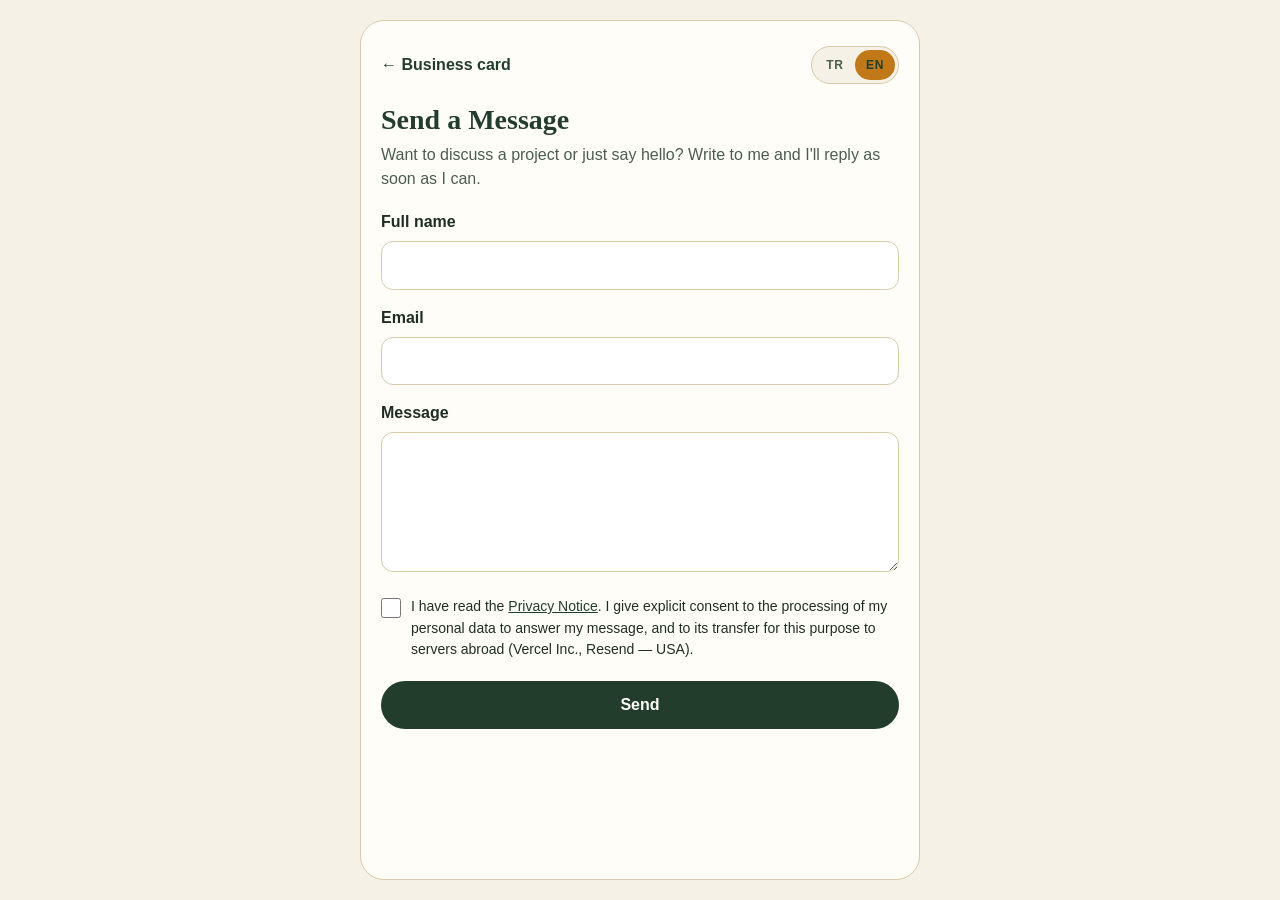
==== contact.html @ add34a3c "Add contact form pages (TR/EN) with KVKK consent Co-Authored-By: Claude Opus 5.5 <noreply@anthropic." ====
<!DOCTYPE html>
<html lang="en">
<head>
<meta charset="utf-8">
<meta name="viewport" content="width=device-width, initial-scale=1, viewport-fit=cover">
<meta name="theme-color" content="#F6F1E6">
<title>Send a Message — Volkan Gözen, Ph.D.</title>
<meta name="description" content="Send a message to Volkan Gözen, Ph.D.">
<link rel="icon" type="image/svg+xml" href="logo.svg">
<link rel="stylesheet" href="pages.css">
</head>
<body>
<main class="page">
  <div class="top">
    <a class="back" href="en.html">← Business card</a>
    <nav class="lang" aria-label="Language">
      <a href="iletisim.html" lang="tr" hreflang="tr">TR</a>
      <a href="contact.html" lang="en" hreflang="en" aria-current="page">EN</a>
    </nav>
  </div>
  <h1>Send a Message</h1>
  <p class="lead">Want to discuss a project or just say hello? Write to me and I'll reply as soon as I can.</p>
  <form id="contact-form" novalidate
        data-msg-sending="Sending…"
        data-msg-success="Thank you, your message has arrived. I'll reply soon."
        data-msg-offline="No internet connection. Please try again later."
        data-msg-error="Your message could not be sent. Please try again later.">
    <label class="field"><span>Full name</span>
      <input name="name" type="text" autocomplete="name" required minlength="2" maxlength="100">
    </label>
    <label class="field"><span>Email</span>
      <input name="email" type="email" autocomplete="email" required maxlength="200">
    </label>
    <label class="field"><span>Message</span>
      <textarea name="message" required minlength="10" maxlength="2000"></textarea>
    </label>
    <div class="hp" aria-hidden="true">
      <label>Website <input name="website" type="text" tabindex="-1" autocomplete="off"></label>
    </div>
    <label class="check">
      <input name="consent" type="checkbox" required>
      <span>I have read the <a href="privacy.html">Privacy Notice</a>. I give explicit consent to the processing of my personal data to answer my message, and to its transfer for this purpose to servers abroad (Vercel Inc., Resend — USA).</span>
    </label>
    <button class="btn" type="submit">Send</button>
    <p id="form-status" class="status" role="status" aria-live="polite"></p>
  </form>
  <noscript><p>This form needs JavaScript. You can write to <a href="mailto:vgozen44@gmail.com">vgozen44@gmail.com</a> instead.</p></noscript>
</main>
<script src="app.js" defer></script>
<script src="form.js" defer></script>
</body>
</html>
---- pages.css ----
/* BizCard alt sayfaları (iletişim, gizlilik) — ana kartın renkleri, gömülü font yok. */
:root{
  --ink:#1F2E24;--ink-soft:#4B5D50;--paper:#F6F1E6;--line:#D8CBAA;
  --pine:#233D2C;--amber:#C17817;--amber-soft:#F0DAB8;--white:#FFFDF8;
  --ok:#2F6B3A;--err:#A3361F;
}
*{box-sizing:border-box;}
html{-webkit-text-size-adjust:100%;}
body{margin:0;min-height:100vh;min-height:100dvh;background:var(--paper);color:var(--ink);
  font-family:-apple-system,BlinkMacSystemFont,'Segoe UI',Roboto,sans-serif;line-height:1.55;
  display:flex;justify-content:center;padding:20px 16px calc(20px + env(safe-area-inset-bottom));-webkit-font-smoothing:antialiased;}
a{color:var(--pine);}
.page{position:relative;width:100%;max-width:560px;background:var(--white);border:1px solid var(--line);border-radius:24px;padding:24px 20px 28px;}
.top{display:flex;align-items:center;justify-content:space-between;gap:12px;}
.back{display:inline-flex;align-items:center;min-height:40px;font-weight:600;text-decoration:none;}
.lang{display:inline-flex;padding:3px;border-radius:999px;background:var(--paper);border:1px solid var(--line);}
.lang a{display:inline-flex;align-items:center;justify-content:center;min-width:40px;min-height:30px;padding:0 10px;border-radius:999px;
  font-size:12px;font-weight:700;letter-spacing:.06em;text-decoration:none;color:var(--ink-soft);}
.lang a[aria-current="page"]{background:var(--amber);color:var(--pine);}
h1{font-family:Georgia,'Times New Roman',serif;font-size:28px;line-height:1.2;color:var(--pine);margin:18px 0 6px;}
h2{font-family:Georgia,'Times New Roman',serif;font-size:19px;color:var(--pine);margin:26px 0 6px;}
.lead{color:var(--ink-soft);margin:0 0 18px;}
.prose p,.prose li{margin:0 0 10px;}
.prose ul{padding-left:20px;margin:0 0 10px;}
.meta{font-size:13px;color:var(--ink-soft);margin-top:28px;}
.field{display:block;margin:0 0 16px;}
.field span{display:block;font-weight:600;margin-bottom:6px;}
.field input,.field textarea{width:100%;font:inherit;font-size:16px;color:var(--ink);background:#fff;border:1.5px solid var(--line);border-radius:12px;padding:11px 12px;}
.field textarea{min-height:140px;resize:vertical;}
.field input:focus,.field textarea:focus{outline:none;border-color:var(--amber);box-shadow:0 0 0 3px var(--amber-soft);}
.check{display:flex;gap:10px;align-items:flex-start;font-size:14px;margin:4px 0 20px;}
.check input{width:20px;height:20px;margin:2px 0 0;flex:none;accent-color:var(--pine);}
.hp{position:absolute;left:-9999px;width:1px;height:1px;overflow:hidden;}
.btn{display:flex;align-items:center;justify-content:center;width:100%;min-height:48px;border:0;border-radius:999px;
  background:var(--pine);color:var(--white);font:inherit;font-weight:700;font-size:16px;cursor:pointer;}
.btn:hover{background:var(--amber);color:var(--pine);}
.btn:disabled{opacity:.6;cursor:wait;}
.status{min-height:24px;margin:14px 0 0;font-weight:600;}
.status[data-kind="success"]{color:var(--ok);}
.status[data-kind="error"]{color:var(--err);}
a:focus-visible,.btn:focus-visible{outline:3px solid var(--amber);outline-offset:3px;}
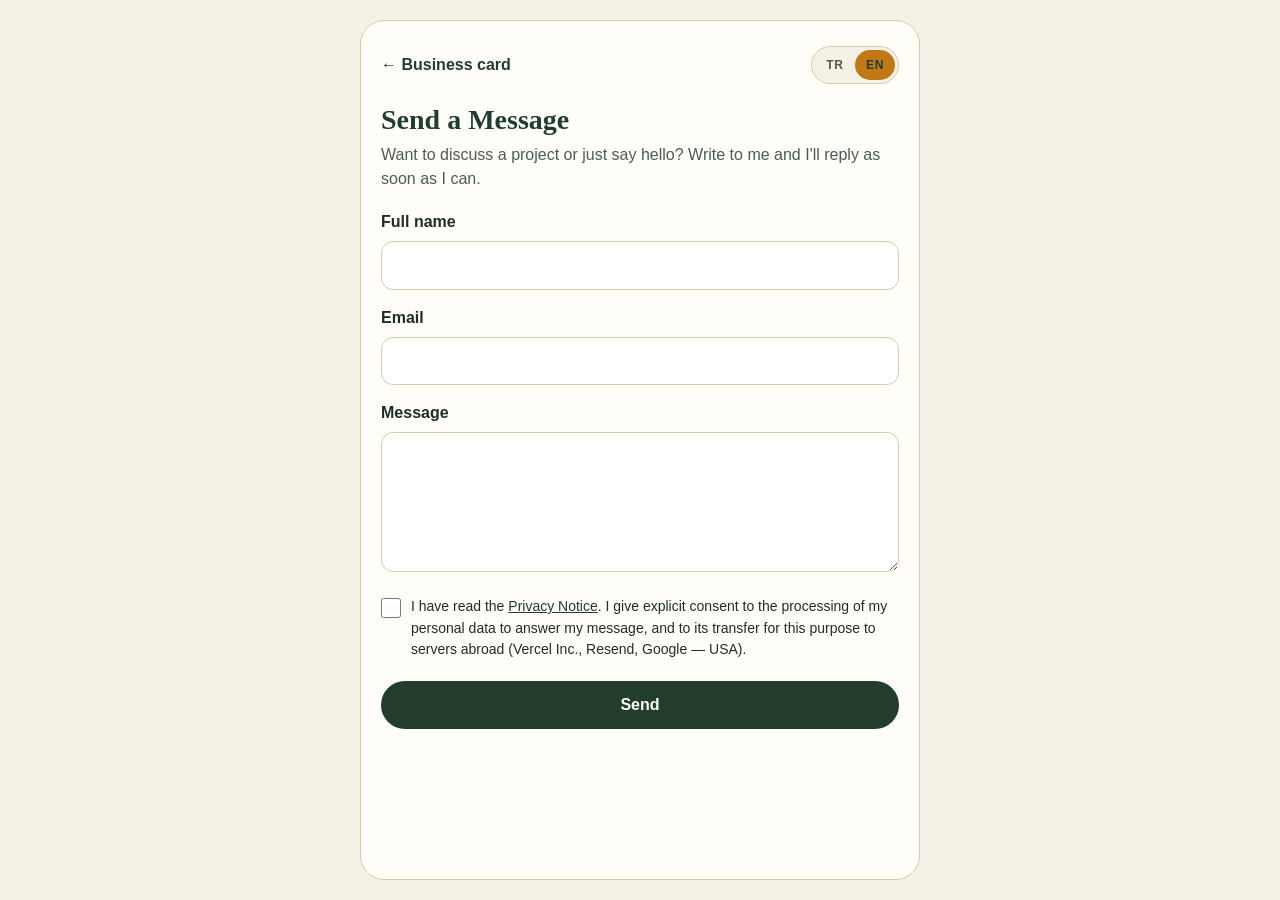
==== commit 15724d23: "Fix review findings: POST-only form, accurate KVKK texts, offline message, untrack .DS_Store Co-Auth" ====
--- a/contact.html
+++ b/contact.html
@@ -20,7 +20,7 @@
   </div>
   <h1>Send a Message</h1>
   <p class="lead">Want to discuss a project or just say hello? Write to me and I'll reply as soon as I can.</p>
-  <form id="contact-form" novalidate
+  <form id="contact-form" method="post" action="#" novalidate
         data-msg-sending="Sending…"
         data-msg-success="Thank you, your message has arrived. I'll reply soon."
         data-msg-offline="No internet connection. Please try again later."
@@ -39,9 +39,9 @@
     </div>
     <label class="check">
       <input name="consent" type="checkbox" required>
-      <span>I have read the <a href="privacy.html">Privacy Notice</a>. I give explicit consent to the processing of my personal data to answer my message, and to its transfer for this purpose to servers abroad (Vercel Inc., Resend — USA).</span>
+      <span>I have read the <a href="privacy.html">Privacy Notice</a>. I give explicit consent to the processing of my personal data to answer my message, and to its transfer for this purpose to servers abroad (Vercel Inc., Resend, Google — USA).</span>
     </label>
-    <button class="btn" type="submit">Send</button>
+    <button class="btn" type="submit" disabled>Send</button>
     <p id="form-status" class="status" role="status" aria-live="polite"></p>
   </form>
   <noscript><p>This form needs JavaScript. You can write to <a href="mailto:vgozen44@gmail.com">vgozen44@gmail.com</a> instead.</p></noscript>
